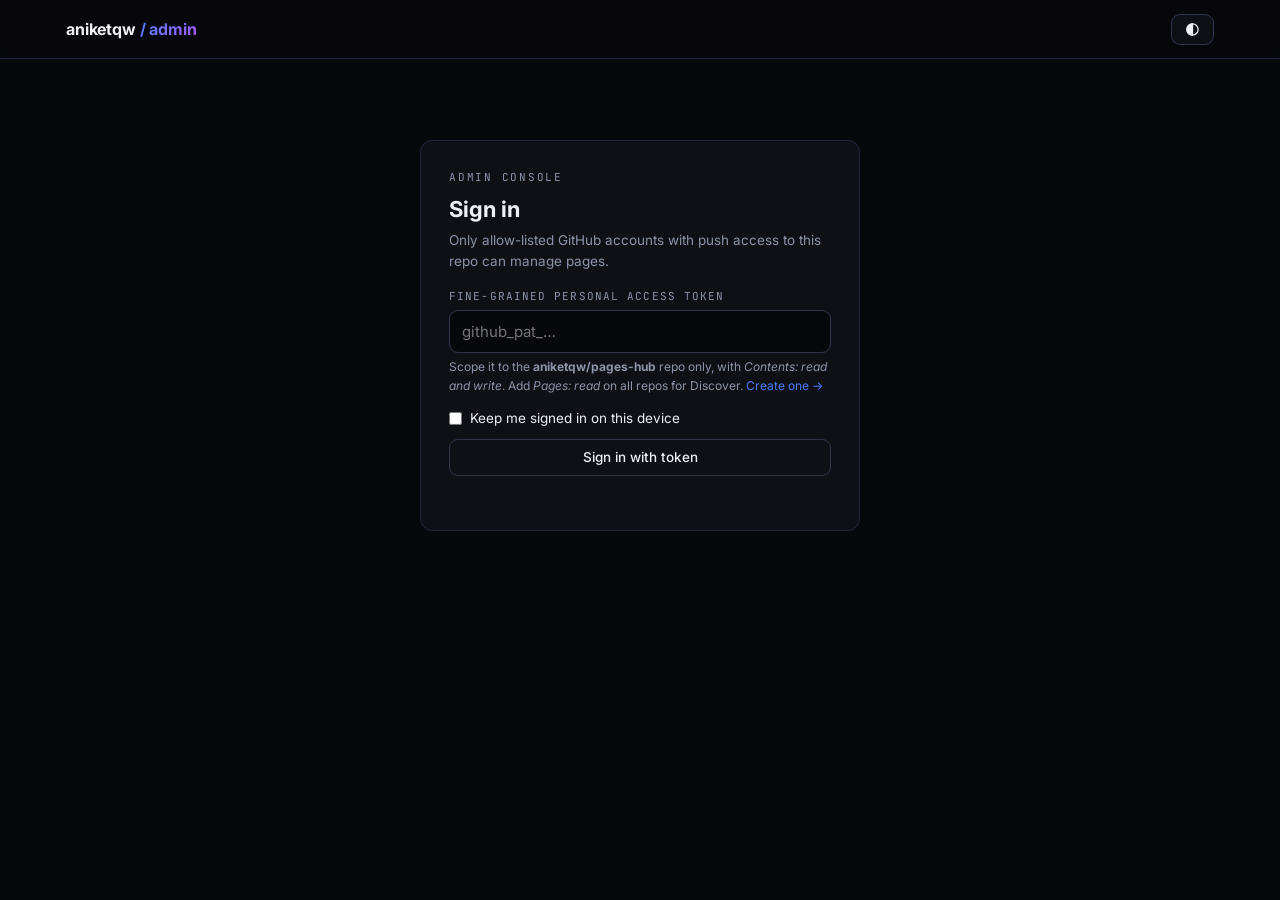
==== admin.html @ b6e84581 "Add Pages Hub: route directory and GitHub-sign-in admin console - index.html: public directory of ev" ====
<!DOCTYPE html>
<html lang="en">
<head>
<meta charset="UTF-8"/>
<meta name="viewport" content="width=device-width,initial-scale=1"/>
<meta name="robots" content="noindex, nofollow"/>
<title>Pages Hub — Admin</title>
<link rel="preconnect" href="https://fonts.googleapis.com"/>
<link href="https://fonts.googleapis.com/css2?family=Inter:wght@400;500;600;700&family=JetBrains+Mono:wght@400;600&display=swap" rel="stylesheet"/>
<link rel="stylesheet" href="assets/hub.css"/>
</head>
<body>
<header class="bar"><div class="wrap">
  <a class="logo" href="index.html" style="color:inherit;text-decoration:none">aniketqw <span>/ admin</span></a>
  <div class="spacer"></div>
  <div class="who" id="who"></div>
  <button class="btn" id="theme" title="Switch theme" aria-label="Switch theme"><svg width="15" height="15" viewBox="0 0 24 24" fill="none" stroke="currentColor" stroke-width="2" aria-hidden="true"><circle cx="12" cy="12" r="9"/><path d="M12 3a9 9 0 0 0 0 18z" fill="currentColor"/></svg></button>
</div></header>

<!-- sign-in -->
<main class="wrap" id="loginView" hidden>
  <div class="login">
    <div class="panel">
      <div class="kick">Admin console</div>
      <h3 style="font-size:22px;margin:6px 0 4px">Sign in</h3>
      <p class="sub">Only allow-listed GitHub accounts with push access to this repo can manage pages.</p>

      <div id="oauthBox">
        <button class="btn primary" id="ghLogin" style="width:100%;justify-content:center;padding:11px">
          <svg width="18" height="18" viewBox="0 0 16 16" fill="currentColor" aria-hidden="true"><path d="M8 0C3.58 0 0 3.58 0 8c0 3.54 2.29 6.53 5.47 7.59.4.07.55-.17.55-.38 0-.19-.01-.82-.01-1.49-2.01.37-2.53-.49-2.69-.94-.09-.23-.48-.94-.82-1.13-.28-.15-.68-.52-.01-.53.63-.01 1.08.58 1.23.82.72 1.21 1.87.87 2.33.66.07-.52.28-.87.51-1.07-1.78-.2-3.64-.89-3.64-3.95 0-.87.31-1.59.82-2.15-.08-.2-.36-1.02.08-2.12 0 0 .67-.21 2.2.82.64-.18 1.32-.27 2-.27.68 0 1.36.09 2 .27 1.53-1.04 2.2-.82 2.2-.82.44 1.1.16 1.92.08 2.12.51.56.82 1.27.82 2.15 0 3.07-1.87 3.75-3.65 3.95.29.25.54.73.54 1.48 0 1.07-.01 1.93-.01 2.2 0 .21.15.46.55.38A8.013 8.013 0 0016 8c0-4.42-3.58-8-8-8z"/></svg>
          Sign in with GitHub
        </button>
        <p class="note">You sign in on github.com itself, with your passkey, security key or password and 2FA. This page never sees your GitHub password.</p>
        <div class="or">or use a token</div>
      </div>

      <div class="field">
        <label for="tok">Fine-grained personal access token</label>
        <input id="tok" type="password" placeholder="github_pat_…" autocomplete="off"/>
        <span class="hint">Scope it to the <b id="repoName"></b> repo only, with <i>Contents: read and write</i>. Add <i>Pages: read</i> on all repos for Discover.
          <a id="patLink" href="#" target="_blank" rel="noopener">Create one →</a></span>
      </div>
      <label class="check"><input type="checkbox" id="remember"/> Keep me signed in on this device</label>
      <button class="btn" id="tokGo" style="width:100%;justify-content:center">Sign in with token</button>
      <div class="err" id="loginErr"></div>
    </div>
  </div>
</main>

<!-- console -->
<main class="wrap" id="appView" hidden>
  <div class="tabs" role="tablist">
    <button class="tab on" data-tab="pages">All pages</button>
    <button class="tab" data-tab="add">Add page</button>
    <button class="tab" data-tab="discover">Discover</button>
  </div>

  <!-- all pages -->
  <section data-pane="pages">
    <div class="controls">
      <input class="search" id="aq" type="search" placeholder="Filter…" autocomplete="off"/>
      <button class="btn" id="reload">↻ Reload</button>
    </div>
    <div class="panel" style="padding:6px 10px">
      <div class="tablewrap"><table class="table">
        <thead><tr><th></th><th>Page</th><th>Repo / group</th><th>Visibility</th><th>Actions</th></tr></thead>
        <tbody id="rows"><tr><td colspan="5" class="empty">Loading…</td></tr></tbody>
      </table></div>
    </div>
    <p class="note">Hidden pages are left off the public hub, but they're still listed in the public <code>routes.json</code> and reachable by URL. Hiding isn't access control.</p>
  </section>

  <!-- add page -->
  <section data-pane="add" hidden>
    <div class="panel">
      <h3>Publish a new page</h3>
      <p class="sub">Uploaded files are committed to <code id="pagesPath"></code> and go live once GitHub Pages redeploys, usually within a minute.</p>
      <div class="row">
        <div class="field"><label for="fTitle">Title</label><input id="fTitle" placeholder="ML / DL Workbook"/></div>
        <div class="field"><label for="fSlug">Slug (URL)</label><input id="fSlug" placeholder="ml-dl-workbook"/>
          <span class="hint" id="slugHint"></span></div>
      </div>
      <div class="row">
        <div class="field"><label for="fGroup">Group</label><input id="fGroup" list="groups" placeholder="Interview prep"/><datalist id="groups"></datalist></div>
        <div class="field"><label for="fTags">Tags (comma separated)</label><input id="fTags" placeholder="ml, notes"/></div>
        <div class="field"><label for="fVis">Visibility</label>
          <select id="fVis"><option value="public">Listed on hub</option><option value="hidden">Hidden (admin only)</option></select></div>
      </div>
      <div class="field"><label for="fDesc">Description</label><input id="fDesc" placeholder="One line shown on the card"/></div>

      <div class="seg" id="srcSeg">
        <button class="on" data-src="upload">Upload files</button>
        <button data-src="paste">Paste HTML</button>
        <button data-src="link">Link existing URL</button>
      </div>

      <div data-src-pane="upload">
        <div class="drop" id="drop">
          Drop an <b>.html</b> file (or a whole folder) here, or <u>click to choose</u>
          <div class="filelist" id="fileList"></div>
        </div>
        <input type="file" id="fileIn" multiple hidden/>
        <input type="file" id="dirIn" webkitdirectory multiple hidden/>
        <p class="note">A single HTML file becomes <code>index.html</code>. For a folder, its <code>index.html</code> is the entry page and the other files keep their relative paths. <a href="#" id="pickDir">Choose a folder instead</a></p>
      </div>
      <div data-src-pane="paste" hidden>
        <div class="field"><label for="fHtml">HTML</label><textarea id="fHtml" placeholder="<!DOCTYPE html>…"></textarea></div>
      </div>
      <div data-src-pane="link" hidden>
        <div class="row">
          <div class="field"><label for="fUrl">URL or site path</label><input id="fUrl" placeholder="/some-repo/page.html"/></div>
          <div class="field"><label for="fRepo">Repo</label><input id="fRepo" placeholder="some-repo"/></div>
        </div>
      </div>

      <div class="actions" style="margin-top:6px">
        <button class="btn primary" id="publish">Publish</button>
        <span class="err" id="addErr" style="margin:6px 0 0"></span>
      </div>
    </div>
  </section>

  <!-- discover -->
  <section data-pane="discover" hidden>
    <div class="panel">
      <h3>Discover every Pages route</h3>
      <p class="sub">Checks each of your repos for a GitHub Pages site, then lists every HTML file that site serves. Tick the ones to add to the hub.</p>
      <div class="actions">
        <button class="btn primary" id="scan">Scan my repos</button>
        <button class="btn" id="addFound" disabled>Add selected</button>
        <span class="note" id="scanMsg" style="margin:6px 0 0"></span>
      </div>
    </div>
    <div id="found"></div>
  </section>
</main>

<div id="modalHost"></div>

<script src="config.js"></script>
<script src="assets/common.js"></script>
<script src="assets/admin.js"></script>
</body>
</html>
---- assets/hub.css ----
:root{
  --bg:#07080c; --bg-2:#0e1016; --bg-3:#151822; --line:#22263a; --line-2:#30354d;
  --text:#eef0f6; --muted:#8d93a8; --blue:#4f7cff; --purple:#a35cff;
  --grad:linear-gradient(120deg,var(--blue),var(--purple));
  --ok:#3ccf91; --bad:#ff6470; --warn:#f5a524; --idle:#5d6378;
  --radius:12px; --shadow:0 10px 30px rgba(0,0,0,.35);
  --mono:"JetBrains Mono","SF Mono",Menlo,Consolas,monospace;
}
:root[data-theme="light"]{
  --bg:#f6f7fb; --bg-2:#ffffff; --bg-3:#eef0f6; --line:#e1e4ee; --line-2:#cdd2e0;
  --text:#11131a; --muted:#5b6275; --blue:#3559e6; --purple:#7c3aed;
  --ok:#14945f; --bad:#d63a46; --warn:#b86e00; --idle:#9aa0b3;
  --shadow:0 6px 20px rgba(20,24,40,.08);
}
*{box-sizing:border-box;margin:0;padding:0}
body{background:var(--bg);color:var(--text);font:15px/1.55 "Inter",-apple-system,BlinkMacSystemFont,"Segoe UI",Helvetica,Arial,sans-serif;min-height:100vh;overflow-x:hidden}
a{color:var(--blue);text-decoration:none}
a:hover{text-decoration:underline}
button,input,select,textarea{font:inherit;color:inherit}
code,.mono{font-family:var(--mono);font-size:.86em}
.wrap{max-width:1180px;margin:0 auto;padding:0 16px}

/* top bar */
.bar{position:sticky;top:0;z-index:20;background:color-mix(in srgb,var(--bg) 86%,transparent);backdrop-filter:blur(10px);border-bottom:1px solid var(--line)}
.bar .wrap{display:flex;align-items:center;gap:12px;height:58px}
.logo{font-weight:700;letter-spacing:-.01em;font-size:16px;white-space:nowrap}
.logo span{background:var(--grad);-webkit-background-clip:text;background-clip:text;color:transparent}
.spacer{flex:1}
.btn{display:inline-flex;align-items:center;gap:6px;border:1px solid var(--line-2);background:var(--bg-2);border-radius:9px;padding:7px 13px;cursor:pointer;font-size:13.5px;font-weight:500;white-space:nowrap}
.btn:hover{border-color:var(--blue);text-decoration:none}
.btn.primary{background:var(--grad);border-color:transparent;color:#fff}
.btn.danger{color:var(--bad)}
.btn.danger:hover{border-color:var(--bad)}
.btn:disabled{opacity:.5;cursor:not-allowed}
.btn.sm{padding:4px 9px;font-size:12.5px}

/* hero */
.hero{padding:44px 0 22px}
.kick{font-family:var(--mono);font-size:11px;letter-spacing:.16em;text-transform:uppercase;color:var(--muted)}
.hero h1{font-size:clamp(28px,5vw,42px);letter-spacing:-.025em;line-height:1.15;margin:8px 0 10px}
.hero h1 span{background:var(--grad);-webkit-background-clip:text;background-clip:text;color:transparent}
.hero p{color:var(--muted);max-width:640px}
.stats{display:flex;gap:10px;flex-wrap:wrap;margin-top:18px}
.stat{background:var(--bg-2);border:1px solid var(--line);border-radius:10px;padding:8px 14px}
.stat b{font-family:var(--mono);font-size:18px;display:block}
.stat small{color:var(--muted);font-size:11.5px}

/* controls */
.controls{display:flex;gap:10px;flex-wrap:wrap;margin:18px 0}
.search{flex:1 1 260px;background:var(--bg-2);border:1px solid var(--line-2);border-radius:10px;padding:10px 14px;outline:none}
.search:focus,.field input:focus,.field textarea:focus,.field select:focus{border-color:var(--blue)}
.chips{display:flex;gap:6px;flex-wrap:wrap}
.chip{border:1px solid var(--line-2);background:var(--bg-2);border-radius:999px;padding:5px 12px;font-size:12.5px;cursor:pointer;color:var(--muted)}
.chip.on{color:var(--text);border-color:var(--blue);background:color-mix(in srgb,var(--blue) 14%,var(--bg-2))}

/* cards */
.group{margin:26px 0}
.group h2{font-size:13px;font-family:var(--mono);letter-spacing:.12em;text-transform:uppercase;color:var(--muted);margin-bottom:12px;display:flex;gap:8px;align-items:center}
.group h2 .n{background:var(--bg-3);border-radius:6px;padding:0 7px;font-size:11px}
.grid{display:grid;grid-template-columns:repeat(auto-fill,minmax(270px,1fr));gap:12px}
.card{display:flex;flex-direction:column;gap:6px;background:var(--bg-2);border:1px solid var(--line);border-radius:var(--radius);padding:15px 16px;color:inherit;transition:border-color .15s,transform .15s;min-width:0}
a.card:hover{border-color:var(--blue);transform:translateY(-2px);text-decoration:none;box-shadow:var(--shadow)}
.card .t{font-weight:600;display:flex;gap:8px;align-items:flex-start}
.card .t .name{flex:1;min-width:0}
.card .d{color:var(--muted);font-size:13.5px}
.card .u{font-family:var(--mono);font-size:11.5px;color:var(--muted);overflow:hidden;text-overflow:ellipsis;white-space:nowrap}
.card.pending{opacity:.65}
.tags{display:flex;gap:5px;flex-wrap:wrap;margin-top:auto;padding-top:4px}
.tag{font-size:10.5px;font-family:var(--mono);border:1px solid var(--line-2);border-radius:5px;padding:0 6px;color:var(--muted)}
.tag.hid{color:var(--warn);border-color:color-mix(in srgb,var(--warn) 50%,transparent)}
.tag.pend{color:var(--purple);border-color:color-mix(in srgb,var(--purple) 50%,transparent)}
.dot{width:9px;height:9px;border-radius:50%;background:var(--idle);flex:none;margin-top:6px}
.dot.ok{background:var(--ok);box-shadow:0 0 8px var(--ok)}
.dot.bad{background:var(--bad)}
.dot.wait{background:var(--warn)}
.empty{padding:50px 0;text-align:center;color:var(--muted)}
footer{border-top:1px solid var(--line);margin-top:40px;padding:20px 0 40px;color:var(--muted);font-size:13px}

/* forms / panels (admin) */
.panel{background:var(--bg-2);border:1px solid var(--line);border-radius:var(--radius);padding:20px;margin:16px 0}
.panel h3{font-size:16px;margin-bottom:4px}
.panel .sub{color:var(--muted);font-size:13.5px;margin-bottom:16px}
.field{display:flex;flex-direction:column;gap:5px;margin-bottom:13px;min-width:0}
.field label{font-size:11px;font-family:var(--mono);letter-spacing:.1em;text-transform:uppercase;color:var(--muted)}
.field input,.field textarea,.field select{background:var(--bg);border:1px solid var(--line-2);border-radius:9px;padding:9px 12px;outline:none;width:100%}
.field textarea{font-family:var(--mono);font-size:12.5px;min-height:150px;resize:vertical}
.field .hint{font-size:12px;color:var(--muted)}
.row{display:grid;grid-template-columns:repeat(auto-fit,minmax(200px,1fr));gap:12px}
.tabs{display:flex;gap:4px;border-bottom:1px solid var(--line);margin:22px 0 4px;overflow-x:auto}
.tab{background:none;border:none;border-bottom:2px solid transparent;padding:10px 14px;cursor:pointer;color:var(--muted);font-weight:500;white-space:nowrap}
.tab.on{color:var(--text);border-bottom-color:var(--blue)}
.seg{display:inline-flex;border:1px solid var(--line-2);border-radius:9px;overflow:hidden;margin-bottom:14px}
.seg button{background:var(--bg);border:none;padding:7px 14px;cursor:pointer;color:var(--muted);font-size:13px}
.seg button.on{background:var(--bg-3);color:var(--text)}
.drop{border:1.5px dashed var(--line-2);border-radius:var(--radius);padding:28px;text-align:center;color:var(--muted);cursor:pointer}
.drop.over{border-color:var(--blue);color:var(--text)}
.filelist{font-family:var(--mono);font-size:12px;margin-top:10px;color:var(--muted);text-align:left;max-height:160px;overflow:auto}
.table{width:100%;border-collapse:collapse;font-size:13.5px}
.table th{text-align:left;font-size:11px;font-family:var(--mono);letter-spacing:.08em;text-transform:uppercase;color:var(--muted);padding:8px;border-bottom:1px solid var(--line)}
.table td{padding:9px 8px;border-bottom:1px solid var(--line);vertical-align:top}
.table td .u{font-family:var(--mono);font-size:11.5px;color:var(--muted);word-break:break-all}
.tablewrap{overflow-x:auto}
.actions{display:flex;gap:6px;flex-wrap:wrap}
.toast{position:fixed;left:50%;bottom:22px;transform:translateX(-50%);background:var(--bg-3);border:1px solid var(--line-2);border-radius:10px;padding:10px 16px;box-shadow:var(--shadow);z-index:50;max-width:calc(100% - 32px);font-size:14px}
.toast.err{border-color:var(--bad)}
.toast.ok{border-color:var(--ok)}
.who{display:flex;align-items:center;gap:8px;font-size:13px;color:var(--muted)}
.who img{width:26px;height:26px;border-radius:50%}
.login{max-width:440px;margin:9vh auto 0}
.login .panel{padding:28px}
.or{display:flex;align-items:center;gap:10px;color:var(--muted);font-size:12px;margin:18px 0}
.or::before,.or::after{content:"";flex:1;height:1px;background:var(--line)}
.note{font-size:12.5px;color:var(--muted);margin-top:14px}
.err{color:var(--bad);font-size:13px;min-height:18px;margin-top:8px}
.modal{position:fixed;inset:0;background:rgba(0,0,0,.55);display:flex;align-items:flex-start;justify-content:center;padding:8vh 16px;z-index:40;overflow:auto}
.modal .panel{width:100%;max-width:560px;margin:0}
.check{display:flex;gap:8px;align-items:center;font-size:13.5px;margin-bottom:10px}
@media (max-width:600px){
  .bar .wrap{gap:8px}
  .hide-sm{display:none}
  .panel{padding:16px}
}
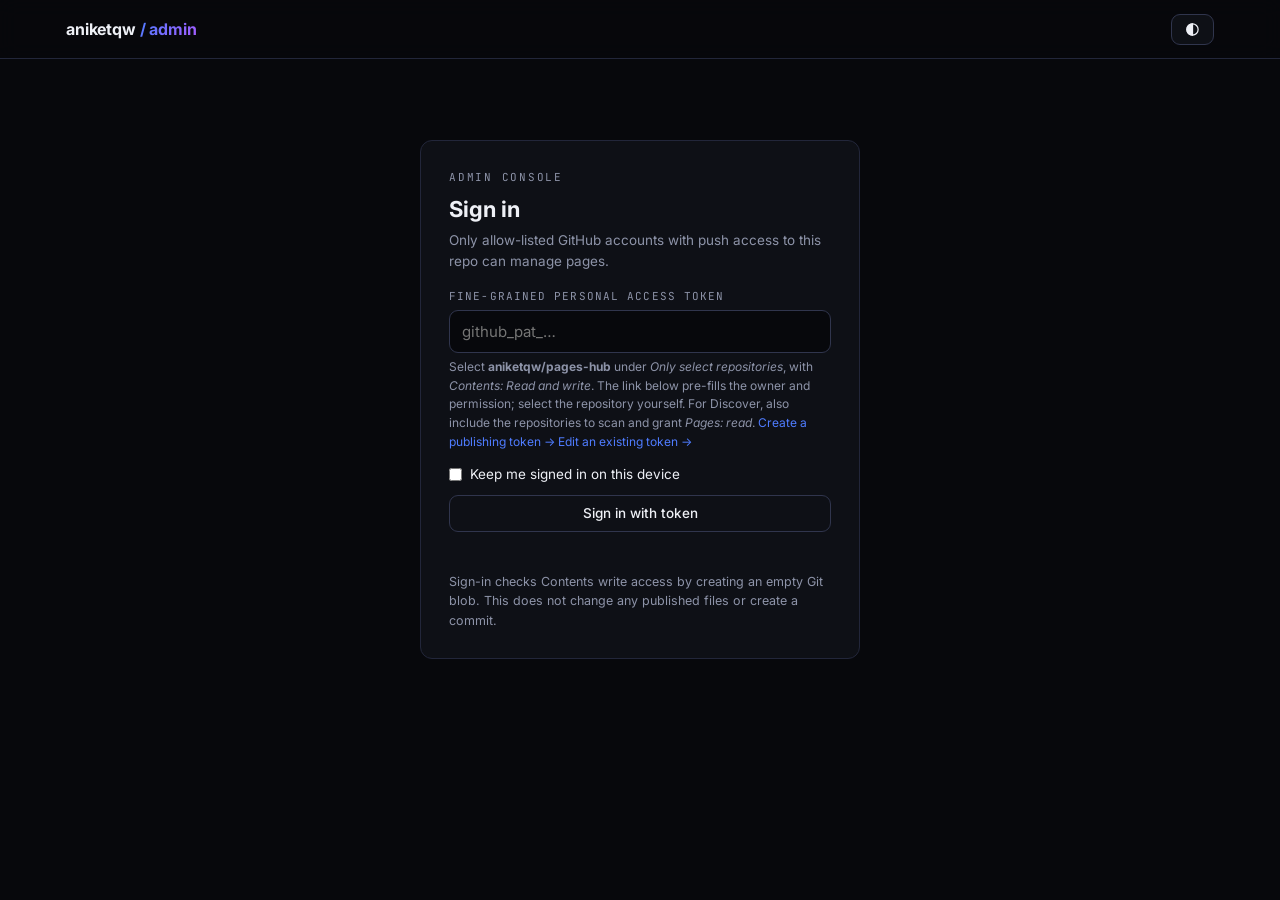
==== commit 58f0bd2e: "Verify token Contents write access before opening admin console" ====
--- a/admin.html
+++ b/admin.html
@@ -37,12 +37,14 @@
       <div class="field">
         <label for="tok">Fine-grained personal access token</label>
         <input id="tok" type="password" placeholder="github_pat_…" autocomplete="off"/>
-        <span class="hint">Scope it to the <b id="repoName"></b> repo only, with <i>Contents: read and write</i>. Add <i>Pages: read</i> on all repos for Discover.
-          <a id="patLink" href="#" target="_blank" rel="noopener">Create one →</a></span>
+        <span class="hint">Select <b id="repoName"></b> under <i>Only select repositories</i>, with <i>Contents: Read and write</i>. The link below pre-fills the owner and permission; select the repository yourself. For Discover, also include the repositories to scan and grant <i>Pages: read</i>.
+          <a id="patLink" href="#" target="_blank" rel="noopener">Create a publishing token →</a>
+          <a href="https://github.com/settings/personal-access-tokens" target="_blank" rel="noopener">Edit an existing token →</a></span>
       </div>
       <label class="check"><input type="checkbox" id="remember"/> Keep me signed in on this device</label>
       <button class="btn" id="tokGo" style="width:100%;justify-content:center">Sign in with token</button>
       <div class="err" id="loginErr"></div>
+      <p class="note">Sign-in checks Contents write access by creating an empty Git blob. This does not change any published files or create a commit.</p>
     </div>
   </div>
 </main>
